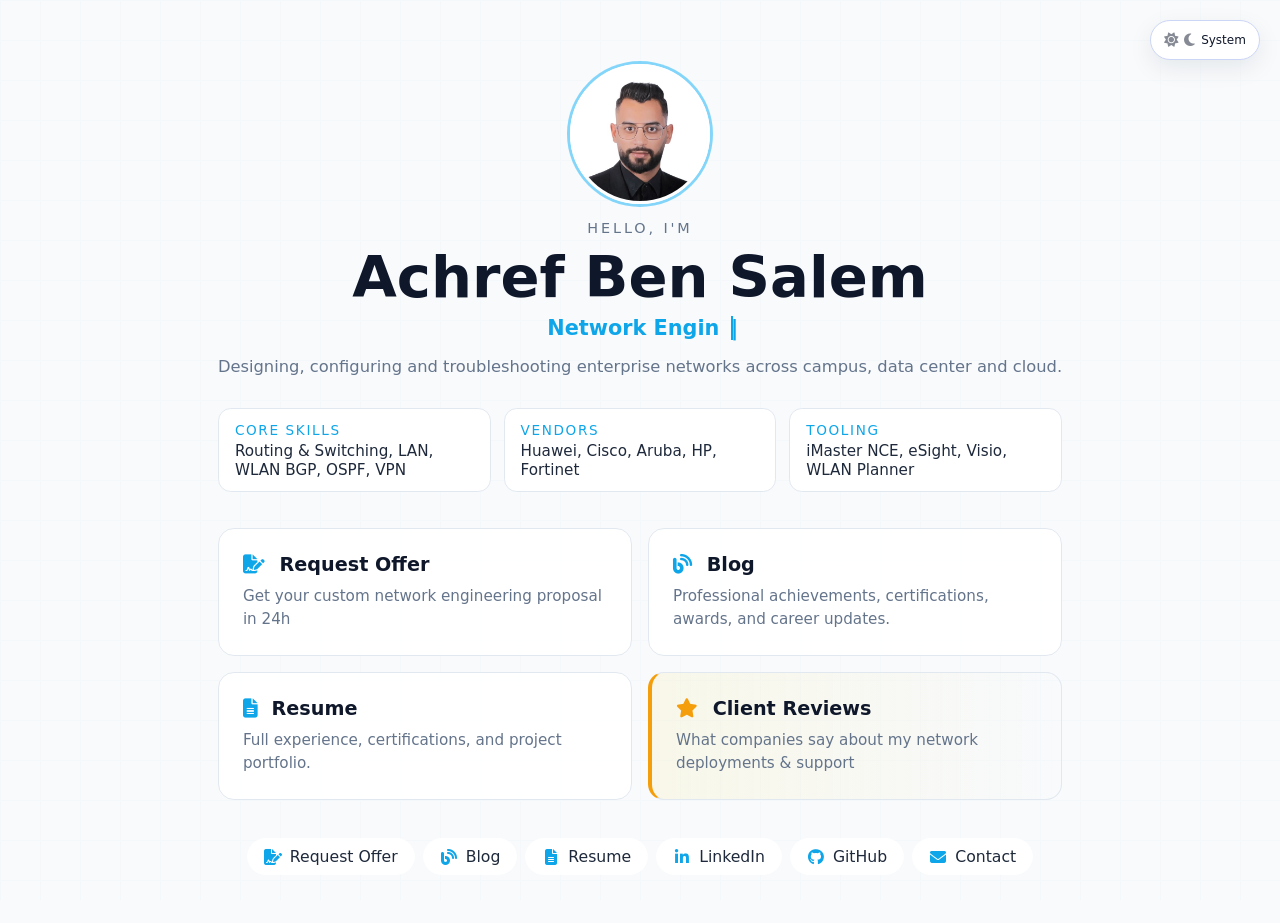
==== index.html @ bd75f5d4 "Add files via upload" ====
<!DOCTYPE html>
<html lang="en">
<head>
  <meta charset="UTF-8" />
  <meta name="viewport" content="width=device-width, initial-scale=1.0" />
  <title>Achref Ben Salem | Network Engineer</title>

  <!-- Favicon using your PNG -->
  <link rel="icon" type="image/png" sizes="256x256" href="favicons/favicon-256x256.png" />
  <link rel="icon" type="image/png" sizes="96x96" href="favicon-96x96.png" />
  <link rel="icon" type="image/png" sizes="32x32" href="favicons/favicon-32x32.png" />
  <link rel="icon" type="image/png" sizes="16x16" href="favicons/favicon-16x16.png" />

  <!-- Icons + styles -->
  <link rel="stylesheet"
        href="https://cdnjs.cloudflare.com/ajax/libs/font-awesome/6.5.1/css/all.min.css" />
  <link rel="stylesheet" href="style.css" />
</head>
<body>
  <!-- Animated background grid -->
  <div class="grid-bg"></div>

  <!-- Page shell so theme toggle is relative -->
  <div class="page-shell">
    <!-- Theme Toggle -->
    <button class="theme-toggle" title="Toggle theme" aria-label="Toggle theme">
      <i class="fas fa-sun"></i>
      <i class="fas fa-moon"></i>
      <span class="theme-label">Auto</span>
    </button>

    <main class="hero">
      <div class="hero-content">
        <div class="avatar-wrapper">
          <img src="avatar.jpg" alt="Achref Ben Salem" class="avatar-circle" />
        </div>

        <p class="hello">Hello, I'm</p>
        <h1 class="name">Achref Ben Salem</h1>

        <h2 class="typing">
          <span id="typing-text"></span>
          <span class="cursor">|</span>
        </h2>

        <p class="subtitle">
          Designing, configuring and troubleshooting enterprise networks across campus,
          data center and cloud.
        </p>

        <section class="badges">
          <div class="badge">
            <span class="badge-title">Core Skills</span>
            <span class="badge-body">Routing & Switching, LAN, WLAN  BGP, OSPF, VPN</span>
          </div>
          <div class="badge">
            <span class="badge-title">Vendors</span>
            <span class="badge-body">Huawei, Cisco, Aruba, HP, Fortinet</span>
          </div>
          <div class="badge">
            <span class="badge-title">Tooling</span>
            <span class="badge-body">iMaster NCE, eSight, Visio, WLAN Planner</span>
          </div>
        </section>

               <section class="cards">
          <!-- Request Offer (your previous addition) -->
          <a href="offer.html" class="card request-offer-card" target="_blank">
            <h3><i class="fas fa-file-signature"></i> Request Offer</h3>
            <p>Get your custom network engineering proposal in 24h</p>
          </a>
          <a href="https://blog.bensalem.tn" class="card" target="_blank">
            <h3><i class="fas fa-blog"></i> Blog</h3>
            <p>Professional achievements, certifications, awards, and career updates.</p>
          </a>
          <a href="https://resume.bensalem.tn" class="card" target="_blank">
            <h3><i class="fas fa-file-alt"></i> Resume</h3>
            <p>Full experience, certifications, and project portfolio.</p>
          </a>
          <!-- NEW: Testimonials card -->
          <a href="testimonials.html" class="card testimonials-card" target="_blank">
            <h3><i class="fas fa-star"></i> Client Reviews</h3>
            <p>What companies say about my network deployments & support</p>
          </a>
        </section>

        <div class="links">
          <!-- ADDED: Request Offer button HERE (near Blog in links) -->
          <a href="offer.html" class="link-item request-offer-link" target="_blank">
            <i class="fas fa-file-signature"></i> Request Offer
          </a>
          <a href="https://blog.bensalem.tn" class="link-item" target="_blank">
            <i class="fas fa-blog"></i> Blog
          </a>
          <a href="https://resume.bensalem.tn" class="link-item" target="_blank">
            <i class="fas fa-file-alt"></i> Resume
          </a>
          <a href="https://www.linkedin.com/in/bensalemtn/" class="link-item" target="_blank" rel="noopener">
            <i class="fab fa-linkedin-in"></i> LinkedIn
          </a>
          <a href="https://github.com/bensalemtn" class="link-item" target="_blank" rel="noopener">
            <i class="fab fa-github"></i> GitHub
          </a>
          <a href="mailto:achref@bensalem.tn" class="link-item">
            <i class="fas fa-envelope"></i> Contact
          </a>
        </div>
      </div>
    </main>
  </div>

  <!-- YOUR EXACT ORIGINAL JAVASCRIPT - UNCHANGED -->
  <script>
    const themeToggle = document.querySelector('.theme-toggle');
    const body = document.body;
    const themeLabel = document.querySelector('.theme-label');
    const sunIcon = themeToggle.querySelector('.fa-sun');
    const moonIcon = themeToggle.querySelector('.fa-moon');

    const themes = ['light', 'dark', 'system'];
    let currentThemeIndex = 0;

    const systemDarkQuery = window.matchMedia('(prefers-color-scheme: dark)');
    systemDarkQuery.addEventListener('change', () => {
      const saved = localStorage.getItem('theme') || 'system';
      if (saved === 'system') {
        applyTheme('system');
      }
    });

    const savedTheme = localStorage.getItem('theme') || 'system';
    currentThemeIndex = themes.indexOf(savedTheme);
    if (currentThemeIndex === -1) currentThemeIndex = 2;
    applyTheme(themes[currentThemeIndex]);

    themeToggle.addEventListener('click', () => {
      currentThemeIndex = (currentThemeIndex + 1) % themes.length;
      applyTheme(themes[currentThemeIndex]);
    });

    function applyTheme(theme) {
      localStorage.setItem('theme', theme);

      if (theme === 'light') {
        body.classList.remove('dark-theme');
        body.setAttribute('data-theme', 'light');
      } else if (theme === 'dark') {
        body.classList.add('dark-theme');
        body.setAttribute('data-theme', 'dark');
      } else { // system
        body.removeAttribute('data-theme');
        const prefersDark = systemDarkQuery.matches;
        if (prefersDark) {
          body.classList.add('dark-theme');
        } else {
          body.classList.remove('dark-theme');
        }
      }

      themeLabel.textContent = theme.charAt(0).toUpperCase() + theme.slice(1);

      if (theme === 'light') {
        sunIcon.style.opacity = '1';
        moonIcon.style.opacity = '0.3';
      } else if (theme === 'dark') {
        sunIcon.style.opacity = '0.3';
        moonIcon.style.opacity = '1';
      } else {
        sunIcon.style.opacity = '0.5';
        moonIcon.style.opacity = '0.5';
      }
    }

    // Hide theme button when scrolled down, show only near top
    window.addEventListener('scroll', () => {
      const currentY = window.scrollY;
      if (currentY > 80) {
        themeToggle.classList.add('hidden');
      } else {
        themeToggle.classList.remove('hidden');
      }
    });

    // Typing effect
    const roles = [
      "Network Engineer",
      "Campus & DC Fabric Specialist",
      "Huawei iMaster NCE Engineer",
      "SDN & Automation Enthusiast"
    ];

    const typingText = document.getElementById("typing-text");
    let roleIndex = 0;
    let charIndex = 0;
    let deleting = false;

    function type() {
      const current = roles[roleIndex];

      if (!deleting) {
        typingText.textContent = current.slice(0, ++charIndex);
        if (charIndex === current.length) {
          deleting = true;
          setTimeout(type, 1500);
          return;
        }
      } else {
        typingText.textContent = current.slice(0, --charIndex);
        if (charIndex === 0) {
          deleting = false;
          roleIndex = (roleIndex + 1) % roles.length;
        }
      }
      setTimeout(type, deleting ? 60 : 100);
    }

    document.addEventListener("DOMContentLoaded", type);
  </script>
</body>
</html>
---- style.css ----
/* Offer Page - Matches index.html design */
.offer-page {
  min-height: 100vh;
  padding: 5rem 1.5rem;
  max-width: 900px;
  margin: 0 auto;
}

.offer-header {
  text-align: center;
  margin-bottom: 3rem;
}

.offer-header h1 {
  font-size: clamp(2rem, 4vw, 2.5rem);
  margin-bottom: 0.5rem;
  color: inherit;
}

.offer-header p {
  color: inherit;
  opacity: 0.8;
  font-size: 1.1rem;
}

.back-link {
  display: inline-flex;
  align-items: center;
  gap: 0.5rem;
  color: #0ea5e9;
  text-decoration: none;
  font-weight: 500;
  margin-bottom: 1rem;
  font-size: 0.95rem;
}

.offer-form {
  background: rgba(255,255,255,0.95);
  border-radius: 1.5rem;
  padding: 2.5rem;
  border: 1px solid #e2e8f0;
  backdrop-filter: blur(14px);
  box-shadow: 0 20px 50px rgba(0,0,0,0.1);
}

.form-row {
  display: grid;
  grid-template-columns: 1fr 1fr;
  gap: 1.5rem;
  margin-bottom: 1.5rem;
}

.form-group {
  display: flex;
  flex-direction: column;
}

.form-group label {
  margin-bottom: 0.5rem;
  font-weight: 500;
  color: inherit;
  opacity: 0.9;
}

.form-group input,
.form-group textarea,
.form-group select {
  padding: 0.875rem 1.25rem;
  border: 1.5px solid #e2e8f0;
  border-radius: 0.75rem;
  font-size: 1rem;
  background: rgba(255,255,255,0.9);
  transition: all 0.2s ease;
}

.form-group input:focus,
.form-group textarea:focus,
.form-group select:focus {
  outline: none;
  border-color: #0ea5e9;
  box-shadow: 0 0 0 3px rgba(14,165,233,0.1);
}

.form-group textarea {
  resize: vertical;
  min-height: 120px;
}

.submit-btn {
  background: linear-gradient(135deg, #0ea5e9, #0284c7);
  color: white;
  border: none;
  padding: 1.125rem 2.5rem;
  border-radius: 999px;
  font-weight: 600;
  font-size: 1.1rem;
  cursor: pointer;
  width: 100%;
  display: flex;
  align-items: center;
  justify-content: center;
  gap: 0.75rem;
  box-shadow: 0 10px 30px rgba(14,165,233,0.4);
  transition: all 0.3s ease;
}

.submit-btn:hover {
  transform: translateY(-2px);
  box-shadow: 0 15px 40px rgba(14,165,233,0.5);
}

/* Dark theme for offer page */
body.dark-theme .offer-form {
  background: rgba(15,23,42,0.95);
  border-color: #1f2937;
}

body.dark-theme .form-group input,
body.dark-theme .form-group textarea,
body.dark-theme .form-group select {
  background: rgba(30,41,59,0.8);
  border-color: #374151;
  color: #e5e7eb;
}

body.dark-theme .offer-header h1 {
  color: #f9fafb;
}

/* Responsive */
@media (max-width: 768px) {
  .form-row {
    grid-template-columns: 1fr;
  }
}



/* NEW Review Form Styles */
.review-form-section {
  margin: 4rem 0;
}

.review-form-container {
  background: rgba(255,255,255,0.95);
  border-radius: 1.5rem;
  padding: 2.5rem;
  border: 1px solid #e2e8f0;
  backdrop-filter: blur(14px);
  box-shadow: 0 20px 50px rgba(0,0,0,0.1);
  max-width: 800px;
  margin: 0 auto;
}

.review-header h3 {
  font-size: 1.5rem;
  margin-bottom: 0.5rem;
  color: #0f172a;
  display: flex;
  align-items: center;
  gap: 0.5rem;
}

.review-header p {
  color: #64748b;
  margin-bottom: 2rem;
}

.review-form .form-group {
  margin-bottom: 1.5rem;
}

.review-form .form-row {
  display: grid;
  grid-template-columns: 1fr 1fr;
  gap: 1.5rem;
}

.review-form label {
  display: block;
  margin-bottom: 0.5rem;
  font-weight: 500;
  color: #374151;
  font-size: 0.95rem;
}

.review-form input,
.review-form textarea,
.review-form select {
  width: 100%;
  padding: 0.75rem 1rem;
  border: 1px solid #d1d5db;
  border-radius: 0.75rem;
  font-size: 0.95rem;
  transition: all 0.2s ease;
  background: rgba(255,255,255,0.9);
}

.review-form input:focus,
.review-form textarea:focus,
.review-form select:focus {
  outline: none;
  border-color: #f59e0b;
  box-shadow: 0 0 0 3px rgba(245, 158, 11, 0.1);
}

.rating-select {
  display: flex;
  flex-direction: column;
  gap: 0.5rem;
}

.rating-select label {
  display: flex;
  align-items: center;
  gap: 0.5rem;
  cursor: pointer;
  padding: 0.5rem;
  border-radius: 0.5rem;
  transition: background 0.2s;
  font-weight: 400;
}

.rating-select input[type="radio"] {
  width: 18px;
  height: 18px;
  accent-color: #f59e0b;
  margin: 0;
}

.rating-select label:hover {
  background: rgba(245, 158, 11, 0.05);
}

.submit-review-btn {
  background: linear-gradient(135deg, #f59e0b, #eab308);
  color: white;
  border: none;
  padding: 1rem 2rem;
  border-radius: 999px;
  font-weight: 600;
  font-size: 1rem;
  cursor: pointer;
  width: 100%;
  display: flex;
  align-items: center;
  justify-content: center;
  gap: 0.5rem;
  box-shadow: 0 10px 30px rgba(245, 158, 11, 0.4);
  transition: all 0.3s ease;
}

.submit-review-btn:hover {
  transform: translateY(-2px);
  box-shadow: 0 15px 40px rgba(245, 158, 11, 0.5);
}

.submit-review-btn:active {
  transform: translateY(0);
}

/* Dark theme */
body.dark-theme .review-form-container {
  background: rgba(15,23,42,0.95);
  border-color: #1f2937;
}

body.dark-theme .review-form input,
body.dark-theme .review-form textarea,
body.dark-theme .review-form select {
  background: rgba(30,41,59,0.8);
  border-color: #374151;
  color: #e5e7eb;
}

body.dark-theme .review-form label {
  color: #d1d5db;
}

/* Responsive */
@media (max-width: 768px) {
  .review-form .form-row {
    grid-template-columns: 1fr;
  }
  
  .review-form-container {
    padding: 2rem 1.5rem;
  }
}




* {
  margin: 0;
  padding: 0;
  box-sizing: border-box;
  font-family: system-ui, -apple-system, BlinkMacSystemFont, sans-serif;
}

/* Container so theme-toggle is relative to top area */
.page-shell {
  position: relative;
}

/* Theme Toggle Button – pill style */
/* Light theme version: light background, dark text/icons */
.theme-toggle {
  position: absolute;
  top: 20px;
  right: 20px;
  background: #ffffff;
  border: 1px solid #cbd5f5;
  color: #0f172a;
  min-width: 110px;
  height: 40px;
  border-radius: 999px;
  display: inline-flex;
  align-items: center;
  justify-content: center;
  gap: 6px;
  padding: 0 12px;
  cursor: pointer;
  transition: all 0.2s ease;
  backdrop-filter: blur(10px);
  z-index: 10;
  font-size: 0.8rem;
  overflow: hidden;
  box-shadow: 0 8px 25px rgba(15, 23, 42, 0.08);
}

/* Hidden state when scrolled down */
.theme-toggle.hidden {
  opacity: 0;
  pointer-events: none;
  transform: translateY(-6px);
}

.theme-toggle:hover {
  background: #e2e8f0;
}

/* Icons in light mode: dark so they are visible */
.theme-toggle i {
  transition: opacity 0.2s ease;
  flex-shrink: 0;
  font-size: 0.9rem;
  color: #0f172a;
}

.theme-label {
  font-size: 0.75rem;
  font-weight: 500;
  white-space: nowrap;
}

/* Base = light theme */
body {
  background: #f8fafc;
  color: #1e293b;
  min-height: 100vh;
  scroll-behavior: smooth;
}

/* Light background grid */
.grid-bg {
  position: fixed;
  inset: 0;
  background-image: 
    linear-gradient(#e2e8f0 1px, transparent 1px),
    linear-gradient(90deg, #e2e8f0 1px, transparent 1px);
  background-size: 40px 40px;
  opacity: 0.1;
  z-index: -1;
  animation: moveGrid 20s linear infinite;
}

@keyframes moveGrid {
  from { background-position: 0 0, 0 0; }
  to { background-position: 40px 40px, 40px 40px; }
}

/* Navigation */
.nav {
  position: fixed;
  top: 0;
  width: 100%;
  background: rgba(255, 255, 255, 0.95);
  backdrop-filter: blur(20px);
  border-bottom: 1px solid #e2e8f0;
  z-index: 100;
  padding: 1rem 0;
}

.nav-container {
  max-width: 1200px;
  margin: 0 auto;
  padding: 0 2rem;
  display: flex;
  justify-content: space-between;
  align-items: center;
}

.nav-logo {
  font-size: 1.5rem;
  font-weight: 700;
  color: #0f172a;
  text-decoration: none;
}

.nav-menu {
  display: flex;
  list-style: none;
  gap: 2rem;
  align-items: center;
}

.nav-menu a {
  text-decoration: none;
  color: #64748b;
  font-weight: 500;
  transition: color 0.2s ease;
}

.nav-menu a:hover {
  color: #0ea5e9;
}

/* Hero */
.hero {
  min-height: 100vh;
  display: flex;
  align-items: center;
  justify-content: center;
  padding: 4rem 1.5rem 3rem;
}

.hero-content {
  max-width: 900px;
  text-align: center;
}

/* Avatar */
.avatar-wrapper {
  margin: 0 auto 1rem;
  width: 140px;
  height: 140px;
}

.avatar-circle {
  width: 100%;
  height: 100%;
  border-radius: 50%;
  object-fit: cover;
  border: 3px solid #ffffff;
  box-shadow: 0 0 0 3px rgba(56, 189, 248, 0.6);
}

.hello {
  text-transform: uppercase;
  letter-spacing: 0.2em;
  color: #64748b;
  margin-bottom: 0.5rem;
  font-size: 0.9rem;
}

.name {
  font-size: clamp(2.8rem, 5vw, 3.6rem);
  font-weight: 700;
  color: #0f172a;
  margin-bottom: 0.3rem;
}

/* Typing text */
.typing {
  font-size: 1.3rem;
  color: #0ea5e9;
  height: 1.8rem;
  margin-bottom: 0.8rem;
}

.cursor {
  display: inline-block;
  width: 2px;
  background: #0ea5e9;
  margin-left: 4px;
  animation: blink 0.8s steps(1) infinite;
}

@keyframes blink {
  50% { opacity: 0; }
}

.subtitle {
  margin-top: 0.5rem;
  font-size: 1.02rem;
  color: #64748b;
}

/* Badges */
.badges {
  display: grid;
  grid-template-columns: repeat(auto-fit, minmax(220px, 1fr));
  gap: 0.8rem;
  margin-top: 2rem;
}

.badge {
  background: rgba(255, 255, 255, 0.9);
  border: 1px solid #e2e8f0;
  padding: 0.8rem 1rem;
  border-radius: 0.8rem;
  text-align: left;
  backdrop-filter: blur(6px);
}

.badge-title {
  display: block;
  font-size: 0.85rem;
  color: #0ea5e9;
  text-transform: uppercase;
  letter-spacing: 0.12em;
  margin-bottom: 0.15rem;
}

.badge-body {
  font-size: 0.95rem;
  color: #1e293b;
}

/* Cards */
.cards {
  display: grid;
  grid-template-columns: repeat(auto-fit, minmax(280px, 1fr));
  gap: 1rem;
  margin-top: 2.2rem;
}

.card {
  background: rgba(255, 255, 255, 0.9);
  border-radius: 1rem;
  padding: 1.5rem 1.5rem;
  text-decoration: none;
  color: inherit;
  border: 1px solid #e2e8f0;
  transition: transform 0.2s ease, box-shadow 0.2s ease, border-color 0.2s ease;
  text-align: left;
}

.card h3 {
  font-size: 1.2rem;
  margin-bottom: 0.6rem;
  color: #0f172a;
}

.card h3 i {
  margin-right: 8px;
  color: #0ea5e9;
}

.card p {
  font-size: 0.95rem;
  color: #64748b;
  line-height: 1.5;
}

.card:hover {
  transform: translateY(-4px);
  box-shadow: 0 18px 45px rgba(148, 163, 184, 0.4);
  border-color: #0ea5e9;
}

/* Links with icons */
.links {
  margin-top: 2.4rem;
  display: flex;
  flex-wrap: wrap;
  gap: 8px;
  justify-content: center;
  align-items: center;
}

.link-item {
  display: flex;
  align-items: center;
  gap: 8px;
  color: #1e293b;
  text-decoration: none;
  font-size: 0.98rem;
  padding: 8px 16px;
  border-radius: 20px;
  border: 1px solid transparent;
  transition: all 0.2s ease;
  background: rgba(255, 255, 255, 0.9);
  backdrop-filter: blur(10px);
}

.link-item i {
  font-size: 1rem;
  width: 18px;
  color: #0ea5e9;
}

.link-item:hover {
  color: #0ea5e9;
  border-color: #0ea5e9;
  background: rgba(14, 165, 233, 0.1);
  transform: translateY(-1px);
}

/* NEW STYLES FOR REQUEST OFFER BUTTONS */
.nav-cta {
  background: #0ea5e9 !important;
  color: white !important;
  padding: 0.5rem 1rem !important;
  border-radius: 999px !important;
  font-weight: 600 !important;
  margin-left: 1rem !important;
  transition: all 0.2s ease !important;
}

.nav-cta:hover {
  background: #0284c7 !important;
  transform: translateY(-1px) !important;
  box-shadow: 0 5px 15px rgba(14, 165, 233, 0.4) !important;
}

.cta-card {
  background: linear-gradient(135deg, #0ea5e9 0%, #0284c7 100%) !important;
  border-color: #0ea5e9 !important;
  text-align: center !important;
  position: relative;
  overflow: hidden !important;
}

.cta-card::before {
  content: '';
  position: absolute;
  top: 0;
  left: -100%;
  width: 100%;
  height: 100%;
  background: linear-gradient(90deg, transparent, rgba(255,255,255,0.2), transparent);
  transition: left 0.5s;
}

.cta-card:hover::before {
  left: 100%;
}

.cta-card:hover {
  transform: translateY(-8px) !important;
  box-shadow: 0 25px 50px rgba(14, 165, 233, 0.4) !important;
}

.cta-content h3,
.cta-content p {
  color: white !important;
  position: relative;
  z-index: 1;
}

.cta-content h3 i {
  color: rgba(255,255,255,0.9) !important;
}

.card-cta {
  display: inline-flex;
  align-items: center;
  gap: 0.5rem;
  background: rgba(255,255,255,0.2);
  color: white;
  padding: 0.6rem 1.4rem;
  border-radius: 999px;
  text-decoration: none;
  font-weight: 600;
  font-size: 0.9rem;
  margin-top: 1rem;
  backdrop-filter: blur(10px);
  transition: all 0.2s ease;
}

.card-cta:hover {
  background: rgba(255,255,255,0.3);
  transform: translateY(-2px);
}

/* Offer page styles */
.offer-page {
  min-height: 100vh;
  padding: 5rem 1.5rem 4rem;
  max-width: 1040px;
  margin: 0 auto;
}

.offer-header-bar {
  max-width: 760px;
  margin: 0 auto 2rem;
  text-align: left;
}

.offer-header-bar h1 {
  font-size: clamp(2rem, 3.2vw, 2.4rem);
  margin-bottom: 0.4rem;
  color: #0f172a;
}

.offer-header-bar p {
  color: #64748b;
  font-size: 0.98rem;
}

.back-link {
  display: inline-flex;
  align-items: center;
  gap: 0.4rem;
  font-size: 0.86rem;
  text-decoration: none;
  color: #0ea5e9;
  margin-bottom: 0.7rem;
}

.offer-inner {
  width: 100%;
  max-width: 960px;
  background: rgba(255, 255, 255, 0.96);
  border-radius: 1.5rem;
  border: 1px solid #e2e8f0;
  padding: 2.5rem 2rem 2.2rem;
  box-shadow: 0 18px 45px rgba(148, 163, 184, 0.28);
  backdrop-filter: blur(14px);
  margin: 0 auto;
}

.offer-form {
  margin-top: 0.4rem;
  display: flex;
  flex-direction: column;
  gap: 1.8rem;
}

.offer-step h3 {
  font-size: 1.05rem;
  margin-bottom: 1rem;
  color: #0f172a;
  display: flex;
  align-items: center;
  gap: 0.6rem;
}

.step-number {
  display: inline-flex;
  align-items: center;
  justify-content: center;
  width: 26px;
  height: 26px;
  border-radius: 999px;
  background: #0ea5e9;
  color: #f9fafb;
  font-size: 0.8rem;
  font-weight: 600;
}

.offer-grid {
  display: grid;
  grid-template-columns: repeat(auto-fit, minmax(230px, 1fr));
  gap: 1rem 1.4rem;
}

.field {
  display: flex;
  flex-direction: column;
  gap: 0.4rem;
  font-size: 0.9rem;
}

.field.full-width {
  grid-column: 1 / -1;
}

.field label {
  color: #475569;
  font-weight: 500;
}

.field input,
.field select,
.field textarea {
  border-radius: 0.6rem;
  border: 1px solid #cbd5e1;
  padding: 0.55rem 0.7rem;
  font-size: 0.9rem;
  outline: none;
  background: rgba(248, 250, 252, 0.9);
  transition: border-color 0.15s ease, box-shadow 0.15s ease;
}

.field textarea {
  resize: vertical;
  min-height: 110px;
}

.field input:focus,
.field select:focus,
.field textarea:focus {
  border-color: #0ea5e9;
  box-shadow: 0 0 0 1px rgba(14, 165, 233, 0.28);
  background: #ffffff;
}

.checkbox-group {
  display: grid;
  grid-template-columns: repeat(auto-fit, minmax(210px, 1fr));
  gap: 0.4rem;
}

.checkbox-group label {
  display: flex;
  align-items: center;
  gap: 0.4rem;
  color: #475569;
  font-weight: 400;
  cursor: pointer;
}

.offer-footer {
  display: flex;
  flex-direction: column;
  gap: 0.7rem;
  margin-top: 0.5rem;
}

.offer-submit {
  align-self: flex-start;
  display: inline-flex;
  align-items: center;
  gap: 0.4rem;
  border-radius: 999px;
  border: none;
  padding: 0.65rem 1.5rem;
  background: #0ea5e9;
  color: #f9fafb;
  cursor: pointer;
  font-size: 0.92rem;
  font-weight: 600;
  box-shadow: 0 14px 30px rgba(56, 189, 248, 0.35);
  transition: all 0.15s ease;
}

.offer-submit:hover {
  background: #0284c7;
  transform: translateY(-1px);
  box-shadow: 0 20px 45px rgba(56, 189, 248, 0.45);
}

.offer-note {
  font-size: 0.78rem;
  color: #64748b;
}

/* DARK THEME */
body.dark-theme {
  background: #020617;
  color: #e5e7eb;
}

body.dark-theme .grid-bg {
  background-image: 
    linear-gradient(#1f2937 1px, transparent 1px),
    linear-gradient(90deg, #1f2937 1px, transparent 1px);
  opacity: 0.3;
}

body.dark-theme .hello,
body.dark-theme .subtitle {
  color: #9ca3af;
}

body.dark-theme .name {
  color: #f9fafb;
}

body.dark-theme .typing,
body.dark-theme .cursor,
body.dark-theme .badge-title,
body.dark-theme .link-item i {
  color: #38bdf8;
}

body.dark-theme .badge,
body.dark-theme .card,
body.dark-theme .link-item {
  background: rgba(15, 23, 42, 0.9);
  border-color: #1f2937;
  color: #e5e7eb;
}

body.dark-theme .badge-body,
body.dark-theme .card p {
  color: #e5e7eb;
}

body.dark-theme .card h3 {
  color: #f9fafb;
}

body.dark-theme .card:hover {
  box-shadow: 0 18px 45px rgba(15, 23, 42, 0.9);
  border-color: #38bdf8;
}

body.dark-theme .link-item:hover {
  color: #38bdf8;
  border-color: #38bdf8;
  background: rgba(56, 189, 248, 0.1);
}

/* Dark theme toggle */
body.dark-theme .theme-toggle {
  background: rgba(15, 23, 42, 0.95);
  border-color: #38bdf8;
  color: #e5e7eb;
  box-shadow: 0 8px 25px rgba(15, 23, 42, 0.8);
}

body.dark-theme .theme-toggle i {
  color: #e5e7eb;
}

body.dark-theme .theme-toggle:hover {
  background: rgba(15, 23, 42, 1);
}

/* Dark theme CTA adjustments */
body.dark-theme .nav-cta {
  background: #38bdf8 !important;
}

body.dark-theme .nav-cta:hover {
  background: #0ea5e9 !important;
}

body.dark-theme .cta-card {
  background: linear-gradient(135deg, #38bdf8 0%, #0ea5e9 100%) !important;
}

/* Responsive */
@media (max-width: 900px) {
  .hero {
    padding: 3rem 1.5rem 2.5rem;
  }
  
  .cards {
    grid-template-columns: 1fr;
  }
}

@media (max-width: 600px) {
  .hero-content {
    text-align: left;
  }
  
  .name,
  .typing {
    text-align: left;
  }
  
  .links {
    flex-direction: column;
    align-items: center;
  }
  
  .link-item {
    width: 220px;
    justify-content: center;
  }
  
  .theme-toggle {
    top: 15px;
    right: 15px;
    min-width: 100px;
    height: 36px;
    font-size: 0.75rem;
  }
  
  .avatar-wrapper {
    margin-left: 0;
  }
}

@media (max-width: 380px) {
  .name {
    font-size: 2.2rem;
  }
  
  .typing {
    font-size: 1.05rem;
  }
}

/* Primary button on hero */
.primary-actions {
  margin-top: 1.6rem;
  display: flex;
  justify-content: center;
}

.primary-btn {
  display: inline-flex;
  align-items: center;
  gap: 0.5rem;
  padding: 0.7rem 1.6rem;
  border-radius: 999px;
  border: none;
  text-decoration: none;
  font-size: 0.95rem;
  font-weight: 600;
  color: #f9fafb;
  background: #0ea5e9;
  box-shadow: 0 14px 30px rgba(56, 189, 248, 0.35);
  cursor: pointer;
  transition: background 0.15s ease, transform 0.15s ease, box-shadow 0.15s ease;
}

.primary-btn i {
  font-size: 0.98rem;
}

.primary-btn:hover {
  background: #0284c7;
  transform: translateY(-1px);
  box-shadow: 0 20px 45px rgba(56, 189, 248, 0.45);
}

/* Offer page layout */

.offer-page {
  min-height: 100vh;
  padding: 5rem 1.5rem 4rem;
  max-width: 1040px;
  margin: 0 auto;
}

.offer-header-bar {
  max-width: 760px;
  margin: 0 auto 2rem;
  text-align: left;
}

.offer-header-bar h1 {
  font-size: clamp(2rem, 3.2vw, 2.4rem);
  margin-bottom: 0.4rem;
  color: #0f172a;
}

.offer-header-bar p {
  color: #64748b;
  font-size: 0.98rem;
}

.back-link {
  display: inline-flex;
  align-items: center;
  gap: 0.4rem;
  font-size: 0.86rem;
  text-decoration: none;
  color: #0ea5e9;
  margin-bottom: 0.7rem;
}

.back-link i {
  font-size: 0.8rem;
}

.back-link:hover {
  text-decoration: underline;
}

/* Shared offer form styles (same as previous answer) */

.offer-inner {
  width: 100%;
  max-width: 960px;
  background: rgba(255, 255, 255, 0.96);
  border-radius: 1.5rem;
  border: 1px solid #e2e8f0;
  padding: 2.5rem 2rem 2.2rem;
  box-shadow: 0 18px 45px rgba(148, 163, 184, 0.28);
  backdrop-filter: blur(14px);
  margin: 0 auto;
}

.offer-form {
  margin-top: 0.4rem;
  display: flex;
  flex-direction: column;
  gap: 1.8rem;
}

.offer-step h3 {
  font-size: 1.05rem;
  margin-bottom: 1rem;
  color: #0f172a;
  display: flex;
  align-items: center;
  gap: 0.6rem;
}

.step-number {
  display: inline-flex;
  align-items: center;
  justify-content: center;
  width: 26px;
  height: 26px;
  border-radius: 999px;
  background: #0ea5e9;
  color: #f9fafb;
  font-size: 0.8rem;
  font-weight: 600;
}

.offer-grid {
  display: grid;
  grid-template-columns: repeat(auto-fit, minmax(230px, 1fr));
  gap: 1rem 1.4rem;
}

.field {
  display: flex;
  flex-direction: column;
  gap: 0.4rem;
  font-size: 0.9rem;
}

.field.full-width {
  grid-column: 1 / -1;
}

.field label {
  color: #475569;
  font-weight: 500;
}

.field input,
.field select,
.field textarea {
  border-radius: 0.6rem;
  border: 1px solid #cbd5e1;
  padding: 0.55rem 0.7rem;
  font-size: 0.9rem;
  outline: none;
  background: rgba(248, 250, 252, 0.9);
  transition: border-color 0.15s ease, box-shadow 0.15s ease, background 0.15s ease;
}

.field textarea {
  resize: vertical;
  min-height: 110px;
}

.field input:focus,
.field select:focus,
.field textarea:focus {
  border-color: #0ea5e9;
  box-shadow: 0 0 0 1px rgba(14, 165, 233, 0.28);
  background: #ffffff;
}

.checkbox-group {
  display: grid;
  grid-template-columns: repeat(auto-fit, minmax(210px, 1fr));
  gap: 0.4rem 1rem;
}

.checkbox-group label {
  display: flex;
  align-items: center;
  gap: 0.4rem;
  color: #475569;
  font-weight: 400;
}

.checkbox-group input[type="checkbox"] {
  width: 15px;
  height: 15px;
  accent-color: #0ea5e9;
}

/* Footer */

.offer-footer {
  display: flex;
  flex-direction: column;
  gap: 0.7rem;
  margin-top: 0.5rem;
}

.offer-submit {
  align-self: flex-start;
  display: inline-flex;
  align-items: center;
  gap: 0.4rem;
  border-radius: 999px;
  border: none;
  padding: 0.65rem 1.5rem;
  background: #0ea5e9;
  color: #f9fafb;
  cursor: pointer;
  font-size: 0.92rem;
  font-weight: 600;
  box-shadow: 0 14px 30px rgba(56, 189, 248, 0.35);
  transition: background 0.15s ease, transform 0.15s ease, box-shadow 0.15s ease;
}

.offer-submit i {
  font-size: 0.95rem;
}

.offer-submit:hover {
  background: #0284c7;
  transform: translateY(-1px);
  box-shadow: 0 20px 45px rgba(56, 189, 248, 0.45);
}

.offer-note {
  font-size: 0.78rem;
  color: #64748b;
}

/* Dark theme for offer page */

body.dark-theme .offer-inner {
  background: rgba(15, 23, 42, 0.96);
  border-color: #1f2937;
  box-shadow: 0 18px 50px rgba(15, 23, 42, 0.9);
}

body.dark-theme .offer-header-bar h1 {
  color: #f9fafb;
}

body.dark-theme .offer-header-bar p,
body.dark-theme .field label,
body.dark-theme .checkbox-group label,
body.dark-theme .offer-note {
  color: #e5e7eb;
}

body.dark-theme .field input,
body.dark-theme .field select,
body.dark-theme .field textarea {
  background: rgba(15, 23, 42, 0.98);
  border-color: #1f2937;
  color: #e5e7eb;
}

body.dark-theme .field input::placeholder,
body.dark-theme .field textarea::placeholder {
  color: #9ca3af;
}

/* Responsive tweaks */

@media (max-width: 900px) {
  .offer-page {
    padding: 4rem 1.2rem 3.5rem;
  }

  .offer-inner {
    padding: 2.1rem 1.5rem 2rem;
  }
}

@media (max-width: 600px) {
  .offer-page {
    padding: 3.5rem 1rem 3.2rem;
  }

  .offer-submit {
    width: 100%;
    justify-content: center;
  }

  .primary-actions {
    justify-content: flex-start;
  }

  .hero-content {
    text-align: left;
  }
}

/* NEW Testimonials Card on Index */
.testimonials-card {
  border-left: 4px solid #f59e0b !important;
  background: linear-gradient(90deg, rgba(253, 224, 71, 0.1), transparent) !important;
}

.testimonials-card h3 i {
  color: #f59e0b !important;
}

.testimonials-link {
  border-left: 3px solid #f59e0b !important;
  background: linear-gradient(135deg, #f59e0b, #eab308) !important;
  color: white !important;
  font-weight: 600;
}

.testimonials-link:hover {
  background: linear-gradient(135deg, #eab308, #ca8a04) !important;
}

/* Testimonials Page Styles */
.testimonials-page {
  min-height: 100vh;
  padding: 5rem 1.5rem;
  max-width: 1200px;
  margin: 0 auto;
}

.testimonials-header {
  text-align: center;
  max-width: 600px;
  margin: 0 auto 3rem;
}

.testimonials-header h1 {
  font-size: clamp(2rem, 4vw, 2.5rem);
  margin-bottom: 0.5rem;
}

.testimonials-stats {
  display: grid;
  grid-template-columns: repeat(auto-fit, minmax(140px, 1fr));
  gap: 2rem;
  margin-bottom: 4rem;
  text-align: center;
}

.stat-number {
  font-size: 2.5rem;
  font-weight: 700;
  background: linear-gradient(135deg, #f59e0b, #eab308);
  -webkit-background-clip: text;
  -webkit-text-fill-color: transparent;
  background-clip: text;
}

.stat-label {
  color: #64748b;
  font-size: 0.95rem;
}

.testimonials-grid {
  display: grid;
  grid-template-columns: repeat(auto-fit, minmax(320px, 1fr));
  gap: 2rem;
  margin-bottom: 4rem;
}

.testimonial-card {
  background: rgba(255,255,255,0.9);
  border-radius: 1rem;
  padding: 2rem;
  border: 1px solid #e2e8f0;
  transition: all 0.3s ease;
  position: relative;
  backdrop-filter: blur(10px);
}

.testimonial-card:hover {
  transform: translateY(-8px);
  box-shadow: 0 25px 50px rgba(0,0,0,0.15);
  border-color: #f59e0b;
}

.featured-testimonial {
  grid-column: 1 / -1;
  background: linear-gradient(135deg, rgba(253, 224, 71, 0.1), transparent);
  border-left: 5px solid #f59e0b;
}

.testimonial-header {
  display: flex;
  align-items: center;
  gap: 1rem;
  margin-bottom: 1.5rem;
}

.client-logo {
  width: 50px;
  height: 50px;
  border-radius: 50%;
  object-fit: cover;
  border: 2px solid #f3f4f6;
}

.testimonial-header h4 {
  margin: 0;
  font-size: 1.1rem;
}

.role {
  display: block;
  color: #64748b;
  font-size: 0.9rem;
  font-weight: 500;
}

.rating {
  margin-left: auto;
  color: #f59e0b;
}

.testimonial-card p {
  font-size: 1rem;
  line-height: 1.6;
  margin-bottom: 1rem;
  color: #1e293b;
}

blockquote {
  font-size: 1.1rem;
  font-style: italic;
  margin: 0 0 1rem 0;
  color: #0f172a;
}

.date {
  color: #9ca3af;
  font-size: 0.85rem;
}

.testimonials-cta {
  text-align: center;
  padding: 3rem 2rem;
  background: rgba(255,255,255,0.8);
  border-radius: 1.5rem;
  border: 1px solid #e2e8f0;
  backdrop-filter: blur(10px);
}

.testimonials-cta h3 {
  margin-bottom: 1.5rem;
  color: #0f172a;
}

.cta-button {
  display: inline-flex;
  align-items: center;
  gap: 0.5rem;
  background: linear-gradient(135deg, #0ea5e9, #0284c7);
  color: white;
  padding: 1rem 2rem;
  border-radius: 999px;
  font-weight: 600;
  text-decoration: none;
  box-shadow: 0 10px 30px rgba(14,165,233,0.4);
  transition: all 0.3s ease;
}

.cta-button:hover {
  transform: translateY(-3px);
  box-shadow: 0 20px 40px rgba(14,165,233,0.5);
}

/* Dark theme */
body.dark-theme .testimonial-card,
body.dark-theme .testimonials-cta {
  background: rgba(15,23,42,0.9);
  border-color: #1f2937;
}

body.dark-theme .testimonial-card p,
body.dark-theme .testimonials-cta h3 {
  color: #e5e7eb;
}

/* Responsive */
@media (max-width: 768px) {
  .testimonials-grid {
    grid-template-columns: 1fr;
  }
}



/* NEW Review Form Styles */
.review-form-section {
  margin: 4rem 0;
}

.review-form-container {
  background: rgba(255,255,255,0.95);
  border-radius: 1.5rem;
  padding: 2.5rem;
  border: 1px solid #e2e8f0;
  backdrop-filter: blur(14px);
  box-shadow: 0 20px 50px rgba(0,0,0,0.1);
  max-width: 800px;
  margin: 0 auto;
}

.review-header h3 {
  font-size: 1.5rem;
  margin-bottom: 0.5rem;
  color: #0f172a;
  display: flex;
  align-items: center;
  gap: 0.5rem;
}

.review-header p {
  color: #64748b;
  margin-bottom: 2rem;
}

.review-form .form-group {
  margin-bottom: 1.5rem;
}

.review-form .form-row {
  display: grid;
  grid-template-columns: 1fr 1fr;
  gap: 1.5rem;
}

.review-form label {
  display: block;
  margin-bottom: 0.5rem;
  font-weight: 500;
  color: #374151;
  font-size: 0.95rem;
}

.review-form input,
.review-form textarea,
.review-form select {
  width: 100%;
  padding: 0.75rem 1rem;
  border: 1px solid #d1d5db;
  border-radius: 0.75rem;
  font-size: 0.95rem;
  transition: all 0.2s ease;
  background: rgba(255,255,255,0.9);
}

.review-form input:focus,
.review-form textarea:focus,
.review-form select:focus {
  outline: none;
  border-color: #f59e0b;
  box-shadow: 0 0 0 3px rgba(245, 158, 11, 0.1);
}

.rating-select {
  display: flex;
  flex-direction: column;
  gap: 0.5rem;
}

.rating-select label {
  display: flex;
  align-items: center;
  gap: 0.5rem;
  cursor: pointer;
  padding: 0.5rem;
  border-radius: 0.5rem;
  transition: background 0.2s;
  font-weight: 400;
}

.rating-select input[type="radio"] {
  width: 18px;
  height: 18px;
  accent-color: #f59e0b;
  margin: 0;
}

.rating-select label:hover {
  background: rgba(245, 158, 11, 0.05);
}

.submit-review-btn {
  background: linear-gradient(135deg, #f59e0b, #eab308);
  color: white;
  border: none;
  padding: 1rem 2rem;
  border-radius: 999px;
  font-weight: 600;
  font-size: 1rem;
  cursor: pointer;
  width: 100%;
  display: flex;
  align-items: center;
  justify-content: center;
  gap: 0.5rem;
  box-shadow: 0 10px 30px rgba(245, 158, 11, 0.4);
  transition: all 0.3s ease;
}

.submit-review-btn:hover {
  transform: translateY(-2px);
  box-shadow: 0 15px 40px rgba(245, 158, 11, 0.5);
}

.submit-review-btn:active {
  transform: translateY(0);
}

/* Dark theme */
body.dark-theme .review-form-container {
  background: rgba(15,23,42,0.95);
  border-color: #1f2937;
}

body.dark-theme .review-form input,
body.dark-theme .review-form textarea,
body.dark-theme .review-form select {
  background: rgba(30,41,59,0.8);
  border-color: #374151;
  color: #e5e7eb;
}

body.dark-theme .review-form label {
  color: #d1d5db;
}

/* Responsive */
@media (max-width: 768px) {
  .review-form .form-row {
    grid-template-columns: 1fr;
  }
  
  .review-form-container {
    padding: 2rem 1.5rem;
  }
}
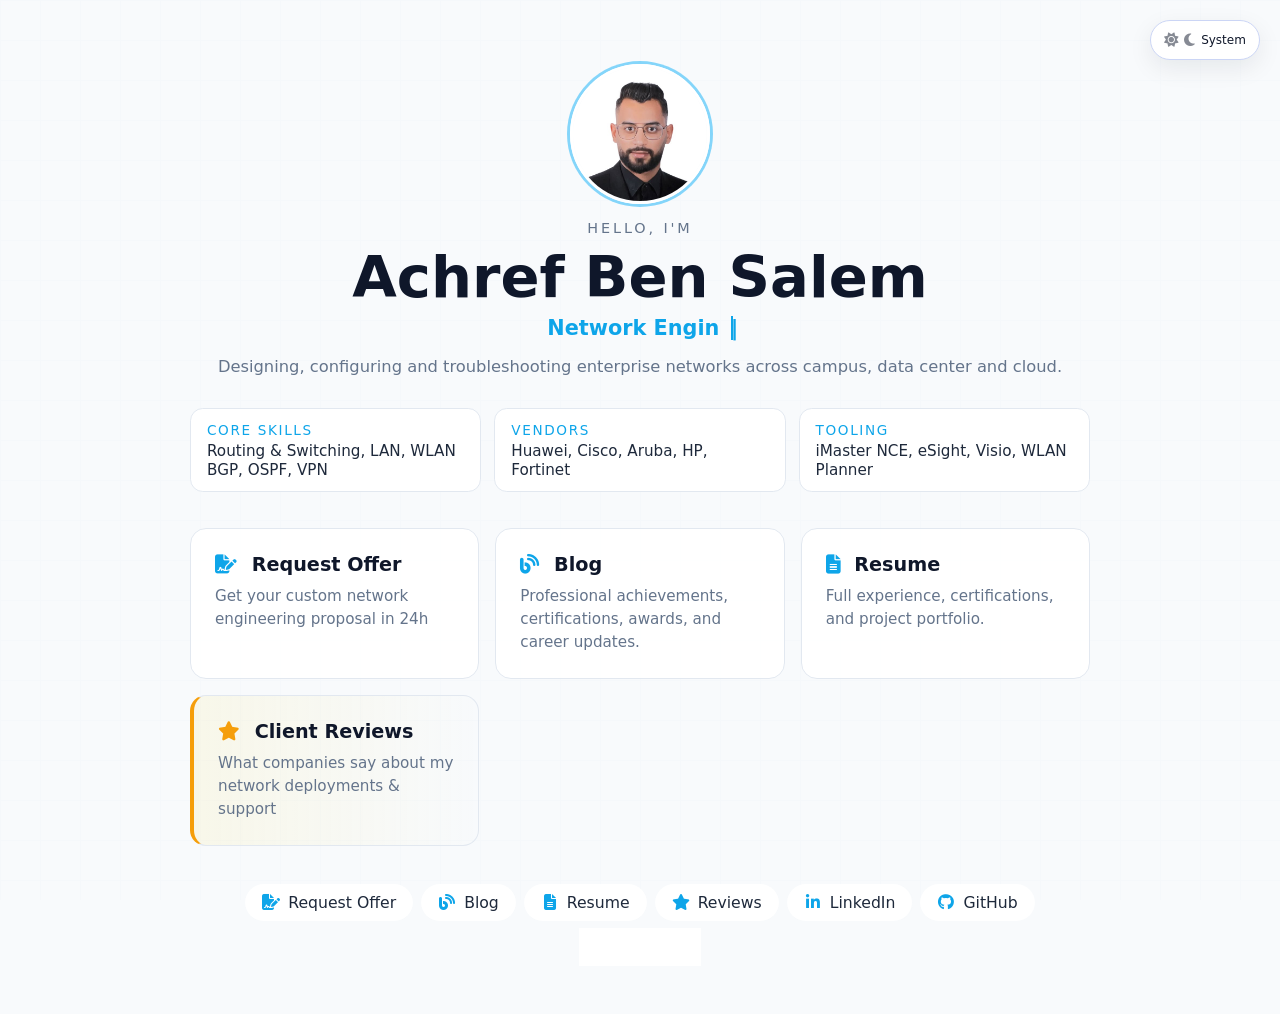
==== commit 0d8feeff: "Update index.html NEW CODE" ====
--- a/index.html
+++ b/index.html
@@ -7,7 +7,7 @@
 
   <!-- Favicon using your PNG -->
   <link rel="icon" type="image/png" sizes="256x256" href="favicons/favicon-256x256.png" />
-  <link rel="icon" type="image/png" sizes="96x96" href="favicon-96x96.png" />
+  <link rel="icon" type="image/png" sizes="96x96" href="favicons/favicon-96x96.png" />
   <link rel="icon" type="image/png" sizes="32x32" href="favicons/favicon-32x32.png" />
   <link rel="icon" type="image/png" sizes="16x16" href="favicons/favicon-16x16.png" />
 
@@ -63,8 +63,9 @@
           </div>
         </section>
 
-               <section class="cards">
-          <!-- Request Offer (your previous addition) -->
+        <!-- BIG RECTANGLES - ADDED REQUEST OFFER BUTTON HERE (near Blog/Resume) -->
+        <section class="cards">
+          <!-- ADDED: Request Offer card FIRST position -->
           <a href="offer.html" class="card request-offer-card" target="_blank">
             <h3><i class="fas fa-file-signature"></i> Request Offer</h3>
             <p>Get your custom network engineering proposal in 24h</p>
@@ -77,11 +78,11 @@
             <h3><i class="fas fa-file-alt"></i> Resume</h3>
             <p>Full experience, certifications, and project portfolio.</p>
           </a>
-          <!-- NEW: Testimonials card -->
-          <a href="testimonials.html" class="card testimonials-card" target="_blank">
-            <h3><i class="fas fa-star"></i> Client Reviews</h3>
-            <p>What companies say about my network deployments & support</p>
-          </a>
+		    <!-- NEW: Testimonials card -->
+		  <a href="testimonials.html" class="card testimonials-card" target="_blank">
+			<h3><i class="fas fa-star"></i> Client Reviews</h3>
+			<p>What companies say about my network deployments & support</p>
+		  </a>
         </section>
 
         <div class="links">
@@ -95,6 +96,10 @@
           <a href="https://resume.bensalem.tn" class="link-item" target="_blank">
             <i class="fas fa-file-alt"></i> Resume
           </a>
+		  <a href="testimonials.html" class="link-item" target="_blank">
+			  <i class="fas fa-star"></i> Reviews
+			</a>
+
           <a href="https://www.linkedin.com/in/bensalemtn/" class="link-item" target="_blank" rel="noopener">
             <i class="fab fa-linkedin-in"></i> LinkedIn
           </a>
@@ -217,4 +222,4 @@
     document.addEventListener("DOMContentLoaded", type);
   </script>
 </body>
-</html>+</html>
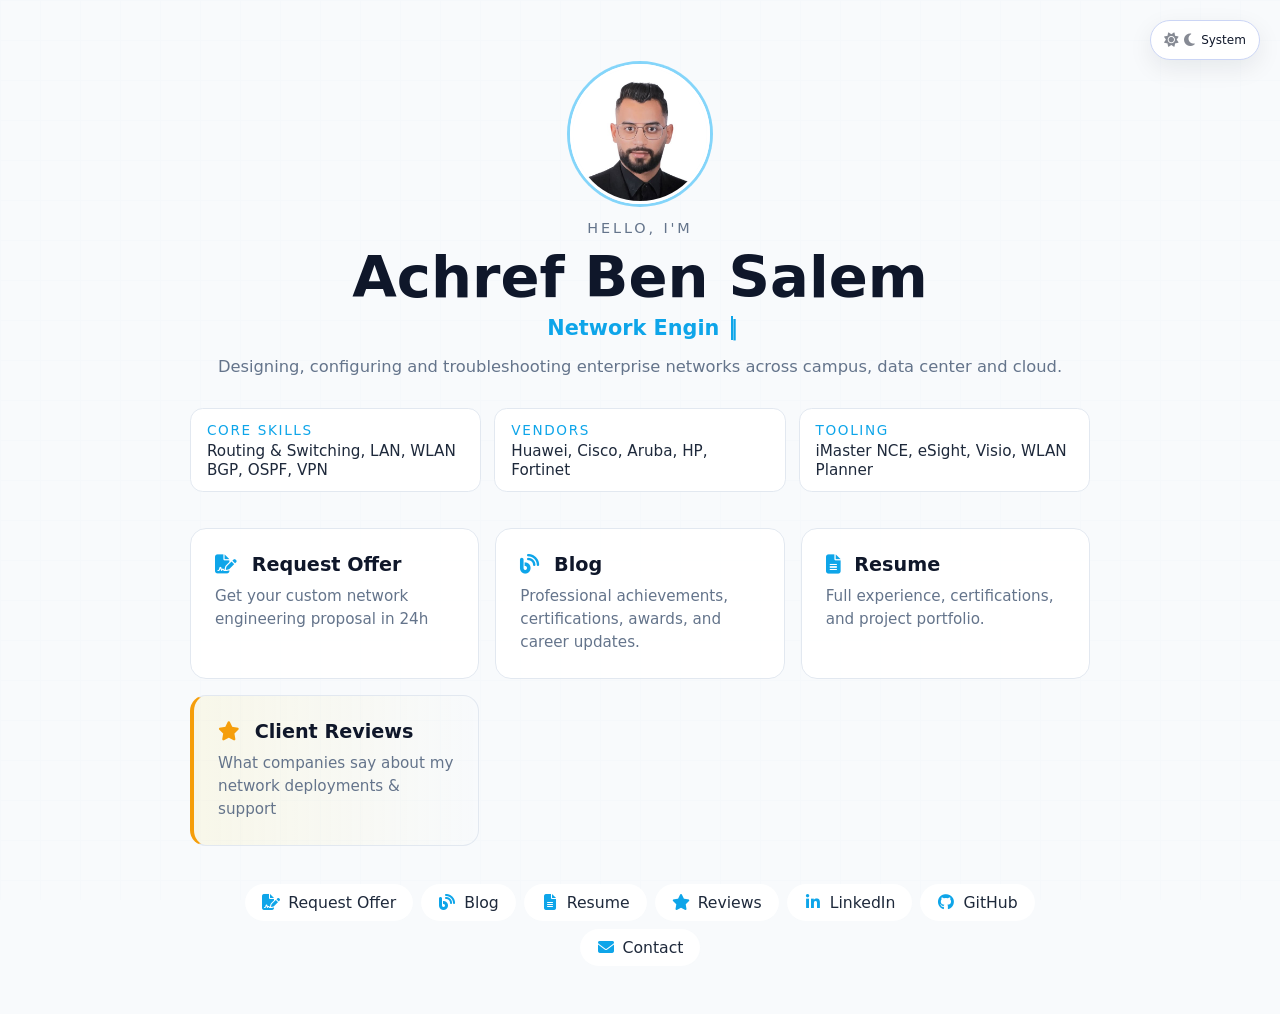
==== commit 626218bb: "Update index.html update link" ====
--- a/index.html
+++ b/index.html
@@ -70,11 +70,11 @@
             <h3><i class="fas fa-file-signature"></i> Request Offer</h3>
             <p>Get your custom network engineering proposal in 24h</p>
           </a>
-          <a href="https://blog.bensalem.tn" class="card" target="_blank">
+          <a href="https://blog.html" class="card" target="_blank">
             <h3><i class="fas fa-blog"></i> Blog</h3>
             <p>Professional achievements, certifications, awards, and career updates.</p>
           </a>
-          <a href="https://resume.bensalem.tn" class="card" target="_blank">
+          <a href="https://resume.html" class="card" target="_blank">
             <h3><i class="fas fa-file-alt"></i> Resume</h3>
             <p>Full experience, certifications, and project portfolio.</p>
           </a>
@@ -90,10 +90,10 @@
           <a href="offer.html" class="link-item request-offer-link" target="_blank">
             <i class="fas fa-file-signature"></i> Request Offer
           </a>
-          <a href="https://blog.bensalem.tn" class="link-item" target="_blank">
+          <a href="https://blog.html" class="link-item" target="_blank">
             <i class="fas fa-blog"></i> Blog
           </a>
-          <a href="https://resume.bensalem.tn" class="link-item" target="_blank">
+          <a href="https://resume.html" class="link-item" target="_blank">
             <i class="fas fa-file-alt"></i> Resume
           </a>
 		  <a href="testimonials.html" class="link-item" target="_blank">
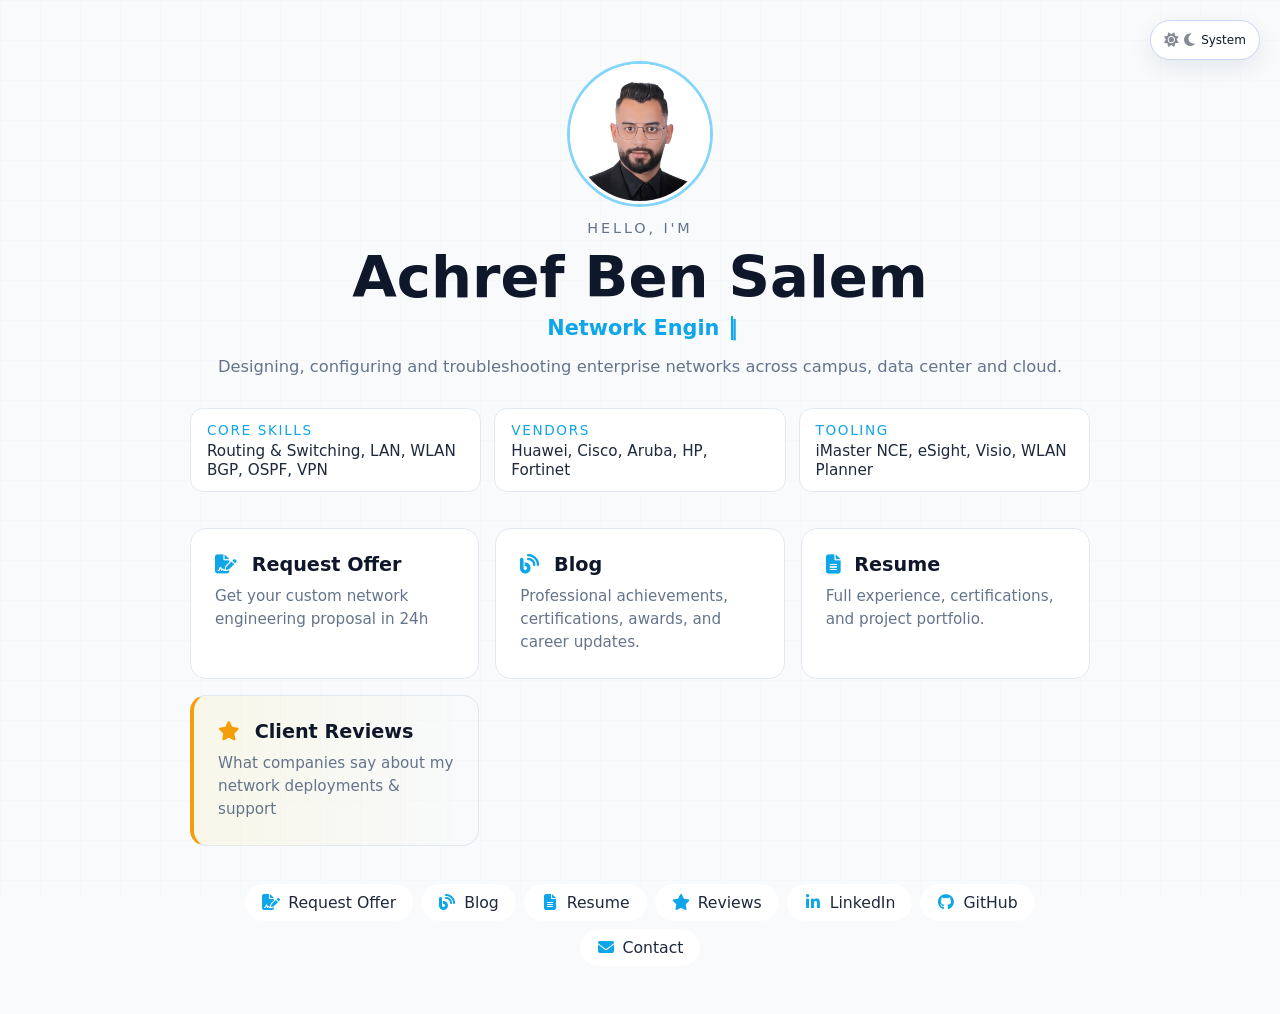
==== commit cec1826d: "Update index.html remove htttps from link" ====
--- a/index.html
+++ b/index.html
@@ -70,11 +70,11 @@
             <h3><i class="fas fa-file-signature"></i> Request Offer</h3>
             <p>Get your custom network engineering proposal in 24h</p>
           </a>
-          <a href="https://blog.html" class="card" target="_blank">
+          <a href="blog.html" class="card" target="_blank">
             <h3><i class="fas fa-blog"></i> Blog</h3>
             <p>Professional achievements, certifications, awards, and career updates.</p>
           </a>
-          <a href="https://resume.html" class="card" target="_blank">
+          <a href="resume.html" class="card" target="_blank">
             <h3><i class="fas fa-file-alt"></i> Resume</h3>
             <p>Full experience, certifications, and project portfolio.</p>
           </a>
@@ -90,10 +90,10 @@
           <a href="offer.html" class="link-item request-offer-link" target="_blank">
             <i class="fas fa-file-signature"></i> Request Offer
           </a>
-          <a href="https://blog.html" class="link-item" target="_blank">
+          <a href="blog.html" class="link-item" target="_blank">
             <i class="fas fa-blog"></i> Blog
           </a>
-          <a href="https://resume.html" class="link-item" target="_blank">
+          <a href="resume.html" class="link-item" target="_blank">
             <i class="fas fa-file-alt"></i> Resume
           </a>
 		  <a href="testimonials.html" class="link-item" target="_blank">
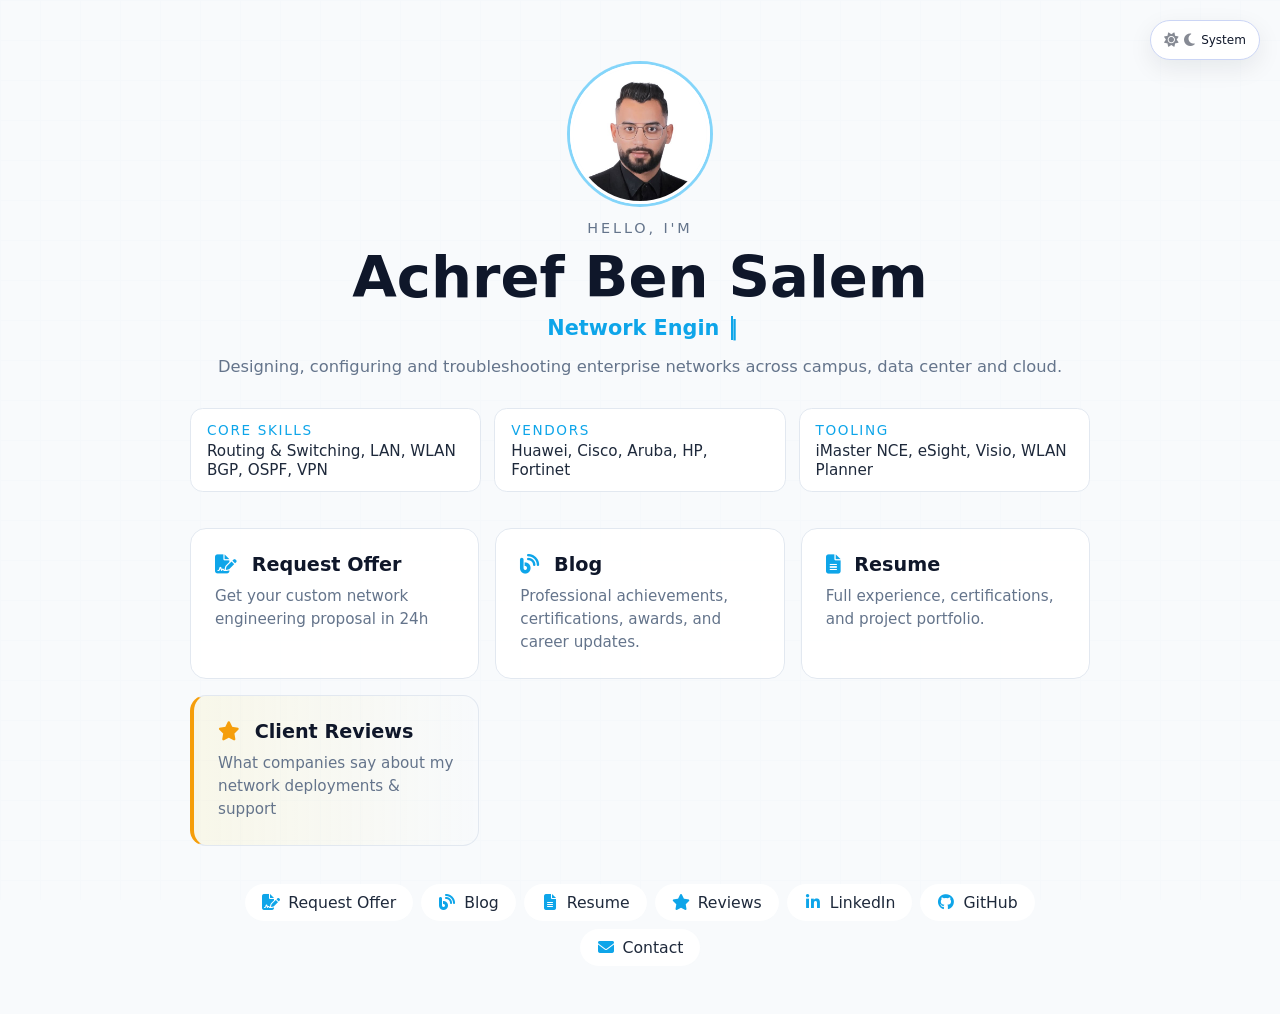
==== commit 3b1f33b7: "Update index.html delete _blank from 3 buttons" ====
--- a/index.html
+++ b/index.html
@@ -66,11 +66,11 @@
         <!-- BIG RECTANGLES - ADDED REQUEST OFFER BUTTON HERE (near Blog/Resume) -->
         <section class="cards">
           <!-- ADDED: Request Offer card FIRST position -->
-          <a href="offer.html" class="card request-offer-card" target="_blank">
+          <a href="offer.html" class="card request-offer-card">
             <h3><i class="fas fa-file-signature"></i> Request Offer</h3>
             <p>Get your custom network engineering proposal in 24h</p>
           </a>
-          <a href="blog.html" class="card" target="_blank">
+          <a href="blog.html" class="card">
             <h3><i class="fas fa-blog"></i> Blog</h3>
             <p>Professional achievements, certifications, awards, and career updates.</p>
           </a>
@@ -79,7 +79,7 @@
             <p>Full experience, certifications, and project portfolio.</p>
           </a>
 		    <!-- NEW: Testimonials card -->
-		  <a href="testimonials.html" class="card testimonials-card" target="_blank">
+		  <a href="testimonials.html" class="card testimonials-card">
 			<h3><i class="fas fa-star"></i> Client Reviews</h3>
 			<p>What companies say about my network deployments & support</p>
 		  </a>
